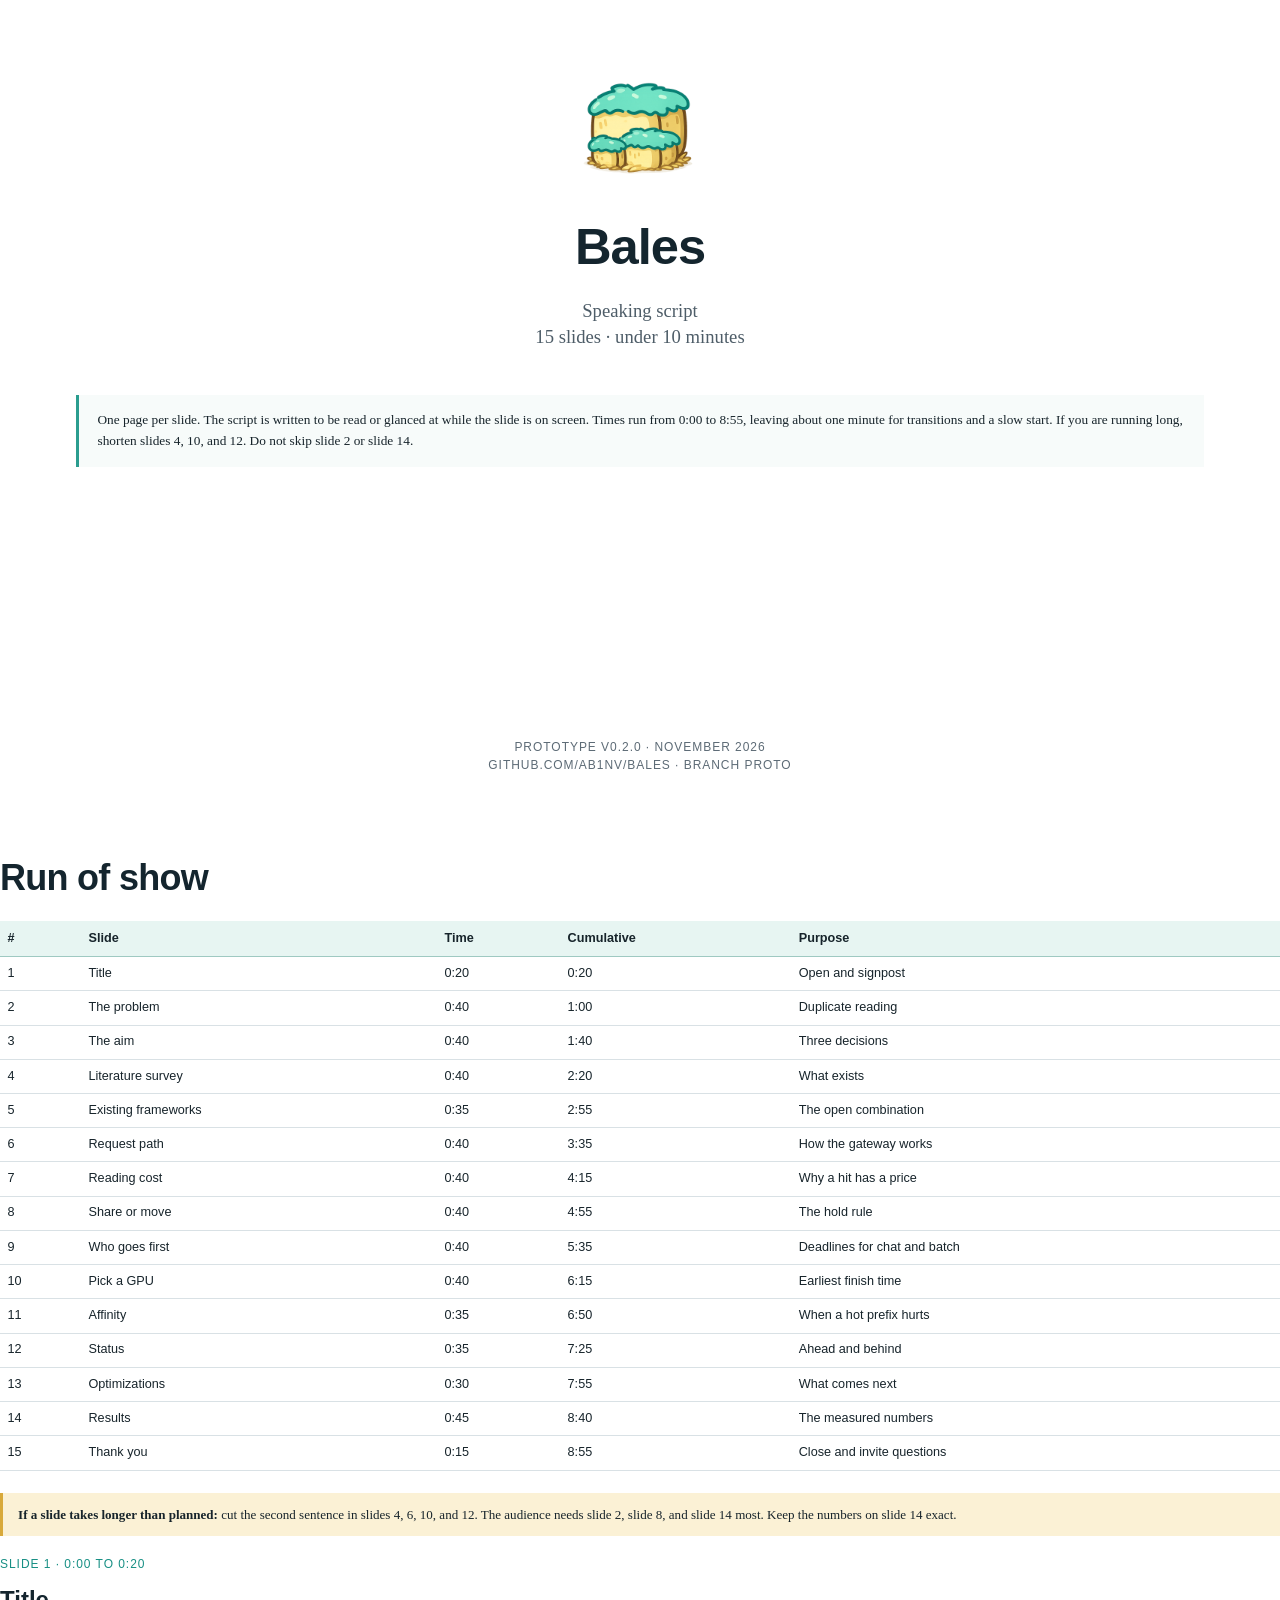
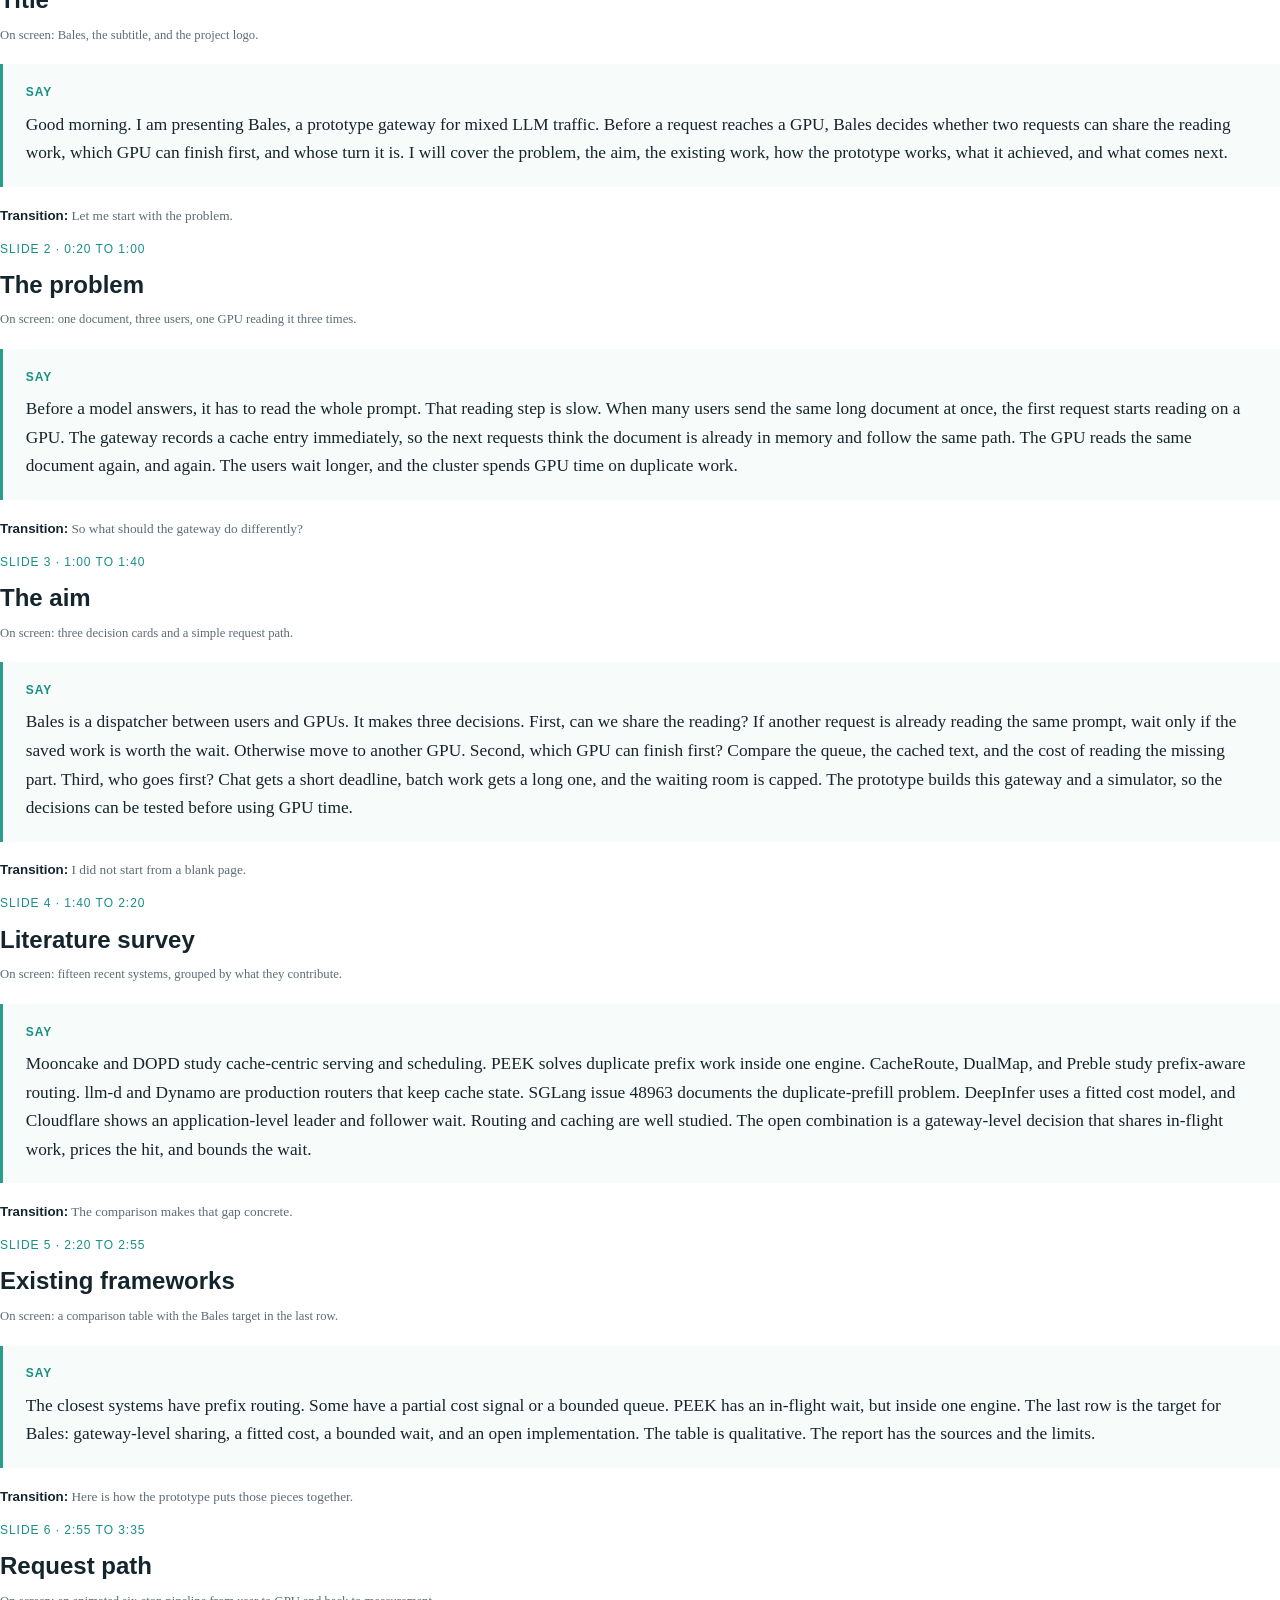
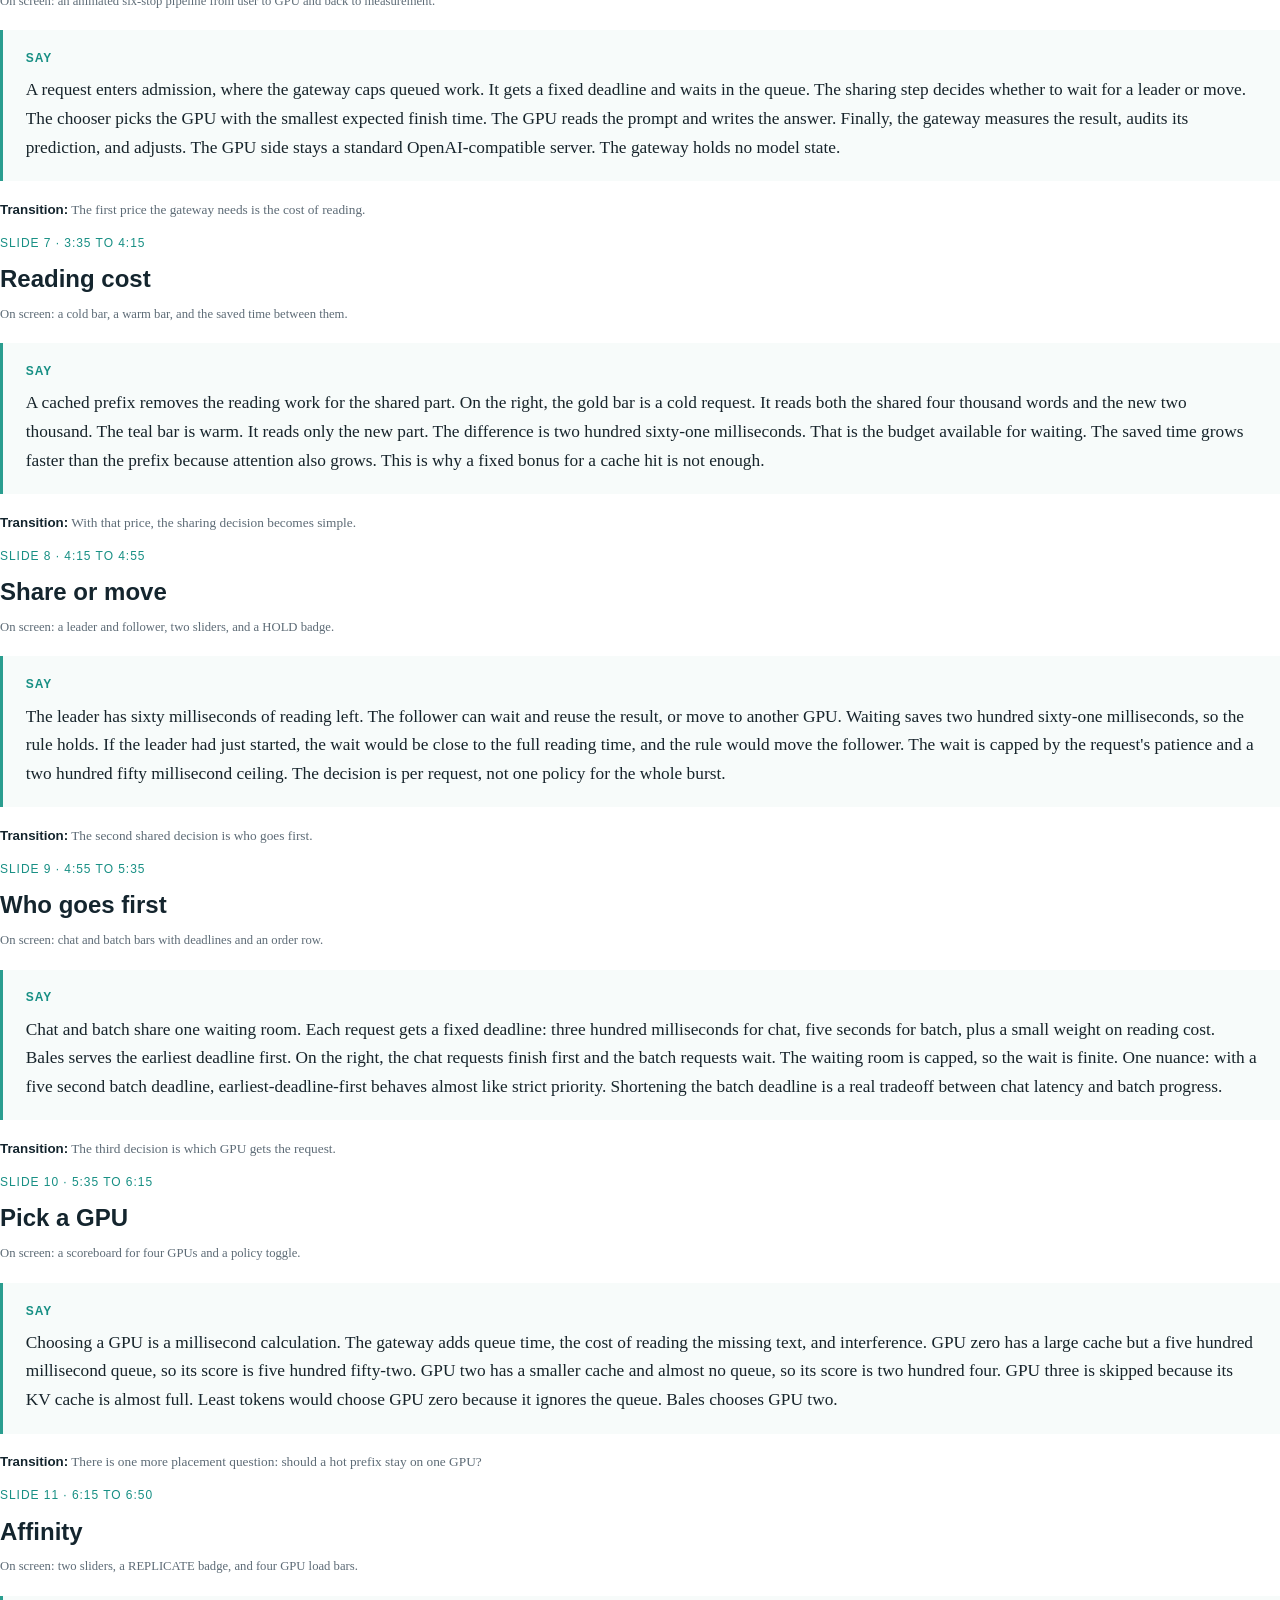
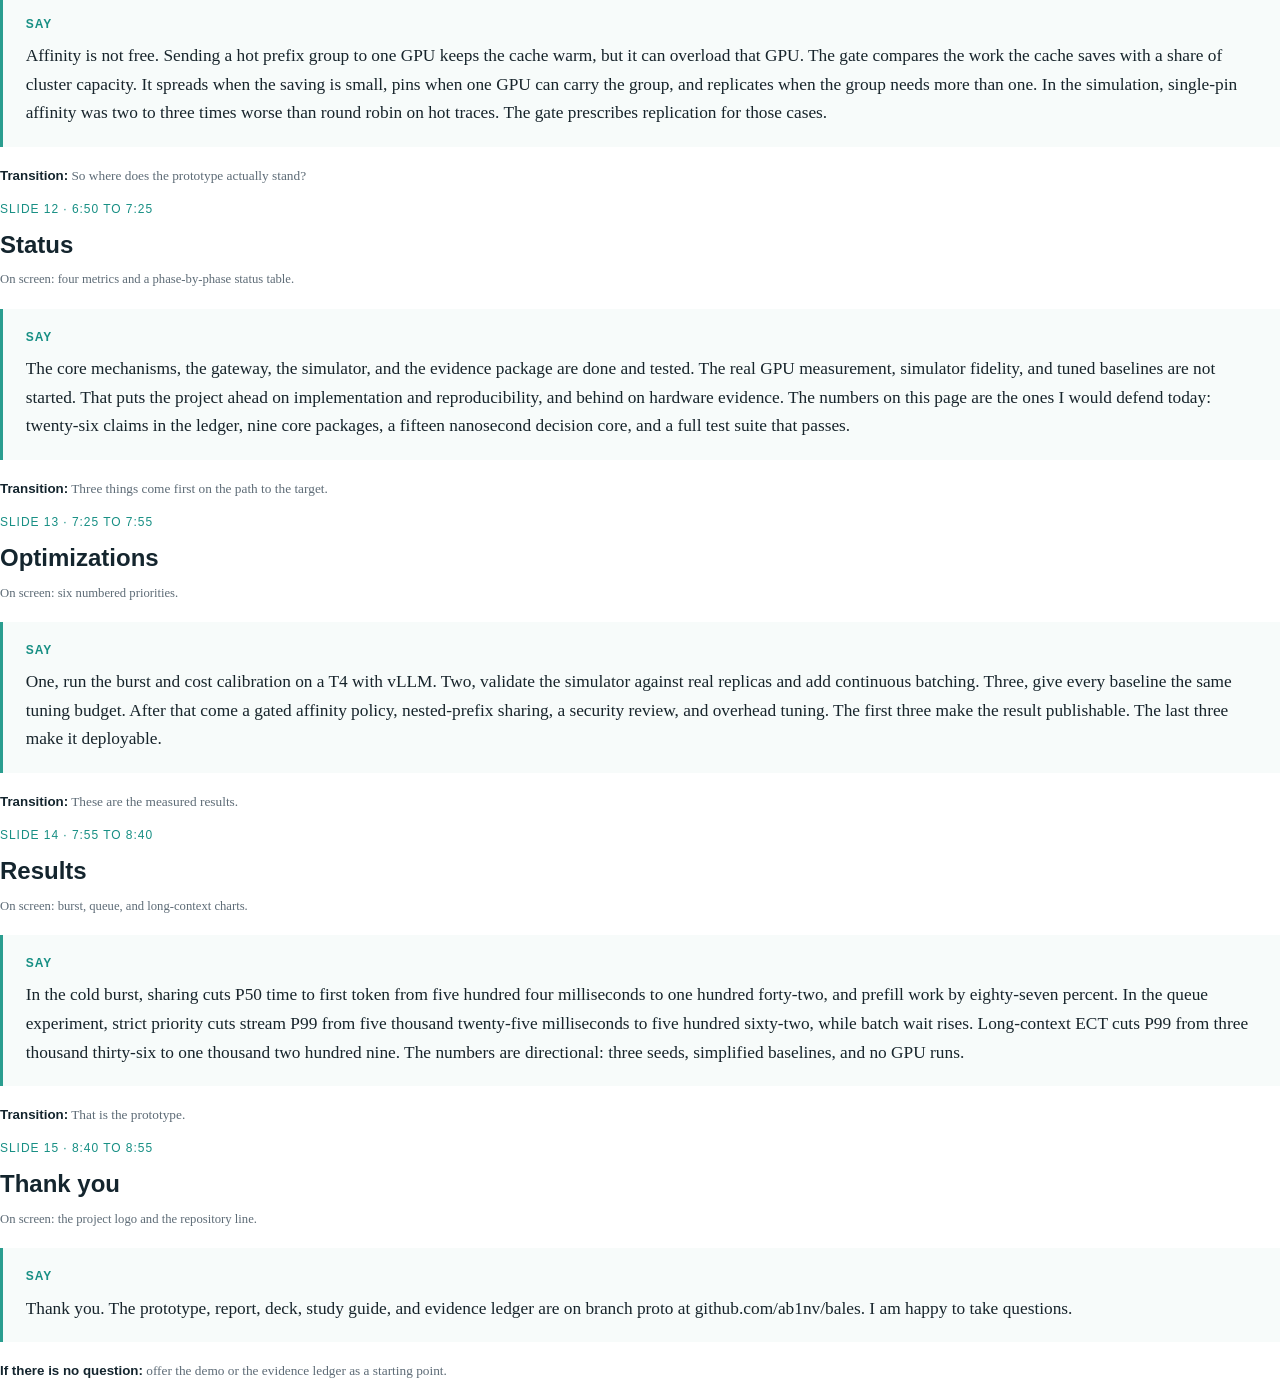
==== archive/speak.html @ 17b13b32 "docs(speak): add timed speaking script" ====
<!doctype html>
<html lang="en">
<head>
<meta charset="utf-8">
<title>Bales Speaking Script</title>
<style>
  @page { size: A4; margin: 19mm 18mm 18mm 18mm; }
  html { -webkit-print-color-adjust: exact; print-color-adjust: exact; }
  body { margin: 0; color: #17242B; background: #fff; font-family: "Source Serif 4", Georgia, "Times New Roman", serif; font-size: 11.5pt; line-height: 1.55; }
  h1, h2, h3 { font-family: Inter, Helvetica, Arial, sans-serif; color: #14252E; }
  h1 { font-size: 27pt; margin: 0 0 3mm; letter-spacing: -0.02em; }
  h2 { font-size: 18pt; margin: 0 0 2mm; }
  .cover { page-break-after: always; height: 225mm; position: relative; text-align: center; }
  .cover img { width: 32mm; margin: 20mm 0 6mm; }
  .cover h1 { font-size: 38pt; margin: 0; }
  .cover .sub { font-size: 14pt; color: #4E5D68; margin: 3mm 22mm; line-height: 1.4; }
  .cover .note { border-left: 3px solid #2A9D8F; background: #F7FBFA; text-align: left; padding: 4mm 5mm; margin: 12mm 20mm 0; font-size: 10pt; }
  .cover .meta { position: absolute; bottom: 18mm; left: 0; right: 0; font-family: Inter, Helvetica, Arial, sans-serif; font-size: 9pt; color: #5D6B76; }
  .section { page-break-before: always; }
  .timing { width: 100%; border-collapse: collapse; font-family: Inter, Helvetica, Arial, sans-serif; font-size: 9.5pt; margin: 4mm 0 6mm; }
  .timing th { text-align: left; background: #E7F5F2; padding: 2mm; border-bottom: 1px solid #9FC9C2; }
  .timing td { padding: 1.8mm 2mm; border-bottom: 0.6px solid #D9E1E5; }
  .speak { page-break-after: always; }
  .speak:last-child { page-break-after: auto; }
  .meta { font-family: Inter, Helvetica, Arial, sans-serif; font-size: 9pt; letter-spacing: 0.08em; text-transform: uppercase; color: #178F84; margin-bottom: 2mm; }
  .onscreen { font-size: 9.5pt; color: #5D6B76; margin: 0 0 5mm; }
  .say { background: #F7FBFA; border-left: 3px solid #2A9D8F; padding: 5mm 6mm; font-size: 13pt; line-height: 1.65; margin: 0 0 5mm; }
  .say b { display: block; font-family: Inter, Helvetica, Arial, sans-serif; font-size: 9pt; letter-spacing: 0.08em; text-transform: uppercase; color: #178F84; margin-bottom: 2mm; }
  .transition { font-size: 10pt; color: #5D6B76; }
  .transition b { font-family: Inter, Helvetica, Arial, sans-serif; color: #14252E; }
  .tip { background: #FBF1D5; border-left: 3px solid #D8A93A; padding: 3mm 4mm; font-size: 9.8pt; margin: 5mm 0; }
  code { font-family: "SFMono-Regular", Menlo, monospace; font-size: 0.9em; }
</style>
</head>
<body>

<div class="cover">
  <img src="../assets/logo.png" alt="Bales logo">
  <h1>Bales</h1>
  <div class="sub">Speaking script<br>15 slides · under 10 minutes</div>
  <div class="note">
    One page per slide. The script is written to be read or glanced at while the slide is on screen.
    Times run from 0:00 to 8:55, leaving about one minute for transitions and a slow start.
    If you are running long, shorten slides 4, 10, and 12. Do not skip slide 2 or slide 14.
  </div>
  <div class="meta">Prototype v0.2.0 · November 2026<br>github.com/ab1nv/bales · branch proto</div>
</div>

<div class="section">
<h1>Run of show</h1>
<table class="timing">
<tr><th>#</th><th>Slide</th><th>Time</th><th>Cumulative</th><th>Purpose</th></tr>
<tr><td>1</td><td>Title</td><td>0:20</td><td>0:20</td><td>Open and signpost</td></tr>
<tr><td>2</td><td>The problem</td><td>0:40</td><td>1:00</td><td>Duplicate reading</td></tr>
<tr><td>3</td><td>The aim</td><td>0:40</td><td>1:40</td><td>Three decisions</td></tr>
<tr><td>4</td><td>Literature survey</td><td>0:40</td><td>2:20</td><td>What exists</td></tr>
<tr><td>5</td><td>Existing frameworks</td><td>0:35</td><td>2:55</td><td>The open combination</td></tr>
<tr><td>6</td><td>Request path</td><td>0:40</td><td>3:35</td><td>How the gateway works</td></tr>
<tr><td>7</td><td>Reading cost</td><td>0:40</td><td>4:15</td><td>Why a hit has a price</td></tr>
<tr><td>8</td><td>Share or move</td><td>0:40</td><td>4:55</td><td>The hold rule</td></tr>
<tr><td>9</td><td>Who goes first</td><td>0:40</td><td>5:35</td><td>Deadlines for chat and batch</td></tr>
<tr><td>10</td><td>Pick a GPU</td><td>0:40</td><td>6:15</td><td>Earliest finish time</td></tr>
<tr><td>11</td><td>Affinity</td><td>0:35</td><td>6:50</td><td>When a hot prefix hurts</td></tr>
<tr><td>12</td><td>Status</td><td>0:35</td><td>7:25</td><td>Ahead and behind</td></tr>
<tr><td>13</td><td>Optimizations</td><td>0:30</td><td>7:55</td><td>What comes next</td></tr>
<tr><td>14</td><td>Results</td><td>0:45</td><td>8:40</td><td>The measured numbers</td></tr>
<tr><td>15</td><td>Thank you</td><td>0:15</td><td>8:55</td><td>Close and invite questions</td></tr>
</table>
<div class="tip"><b>If a slide takes longer than planned:</b> cut the second sentence in slides 4, 6, 10, and 12. The audience needs slide 2, slide 8, and slide 14 most. Keep the numbers on slide 14 exact.</div>
</div>

<div class="section speak">
<div class="meta">Slide 1 · 0:00 to 0:20</div>
<h2>Title</h2>
<p class="onscreen">On screen: Bales, the subtitle, and the project logo.</p>
<div class="say"><b>Say</b>Good morning. I am presenting Bales, a prototype gateway for mixed LLM traffic. Before a request reaches a GPU, Bales decides whether two requests can share the reading work, which GPU can finish first, and whose turn it is. I will cover the problem, the aim, the existing work, how the prototype works, what it achieved, and what comes next.</div>
<p class="transition"><b>Transition:</b> Let me start with the problem.</p>
</div>

<div class="section speak">
<div class="meta">Slide 2 · 0:20 to 1:00</div>
<h2>The problem</h2>
<p class="onscreen">On screen: one document, three users, one GPU reading it three times.</p>
<div class="say"><b>Say</b>Before a model answers, it has to read the whole prompt. That reading step is slow. When many users send the same long document at once, the first request starts reading on a GPU. The gateway records a cache entry immediately, so the next requests think the document is already in memory and follow the same path. The GPU reads the same document again, and again. The users wait longer, and the cluster spends GPU time on duplicate work.</div>
<p class="transition"><b>Transition:</b> So what should the gateway do differently?</p>
</div>

<div class="section speak">
<div class="meta">Slide 3 · 1:00 to 1:40</div>
<h2>The aim</h2>
<p class="onscreen">On screen: three decision cards and a simple request path.</p>
<div class="say"><b>Say</b>Bales is a dispatcher between users and GPUs. It makes three decisions. First, can we share the reading? If another request is already reading the same prompt, wait only if the saved work is worth the wait. Otherwise move to another GPU. Second, which GPU can finish first? Compare the queue, the cached text, and the cost of reading the missing part. Third, who goes first? Chat gets a short deadline, batch work gets a long one, and the waiting room is capped. The prototype builds this gateway and a simulator, so the decisions can be tested before using GPU time.</div>
<p class="transition"><b>Transition:</b> I did not start from a blank page.</p>
</div>

<div class="section speak">
<div class="meta">Slide 4 · 1:40 to 2:20</div>
<h2>Literature survey</h2>
<p class="onscreen">On screen: fifteen recent systems, grouped by what they contribute.</p>
<div class="say"><b>Say</b>Mooncake and DOPD study cache-centric serving and scheduling. PEEK solves duplicate prefix work inside one engine. CacheRoute, DualMap, and Preble study prefix-aware routing. llm-d and Dynamo are production routers that keep cache state. SGLang issue 48963 documents the duplicate-prefill problem. DeepInfer uses a fitted cost model, and Cloudflare shows an application-level leader and follower wait. Routing and caching are well studied. The open combination is a gateway-level decision that shares in-flight work, prices the hit, and bounds the wait.</div>
<p class="transition"><b>Transition:</b> The comparison makes that gap concrete.</p>
</div>

<div class="section speak">
<div class="meta">Slide 5 · 2:20 to 2:55</div>
<h2>Existing frameworks</h2>
<p class="onscreen">On screen: a comparison table with the Bales target in the last row.</p>
<div class="say"><b>Say</b>The closest systems have prefix routing. Some have a partial cost signal or a bounded queue. PEEK has an in-flight wait, but inside one engine. The last row is the target for Bales: gateway-level sharing, a fitted cost, a bounded wait, and an open implementation. The table is qualitative. The report has the sources and the limits.</div>
<p class="transition"><b>Transition:</b> Here is how the prototype puts those pieces together.</p>
</div>

<div class="section speak">
<div class="meta">Slide 6 · 2:55 to 3:35</div>
<h2>Request path</h2>
<p class="onscreen">On screen: an animated six-stop pipeline from user to GPU and back to measurement.</p>
<div class="say"><b>Say</b>A request enters admission, where the gateway caps queued work. It gets a fixed deadline and waits in the queue. The sharing step decides whether to wait for a leader or move. The chooser picks the GPU with the smallest expected finish time. The GPU reads the prompt and writes the answer. Finally, the gateway measures the result, audits its prediction, and adjusts. The GPU side stays a standard OpenAI-compatible server. The gateway holds no model state.</div>
<p class="transition"><b>Transition:</b> The first price the gateway needs is the cost of reading.</p>
</div>

<div class="section speak">
<div class="meta">Slide 7 · 3:35 to 4:15</div>
<h2>Reading cost</h2>
<p class="onscreen">On screen: a cold bar, a warm bar, and the saved time between them.</p>
<div class="say"><b>Say</b>A cached prefix removes the reading work for the shared part. On the right, the gold bar is a cold request. It reads both the shared four thousand words and the new two thousand. The teal bar is warm. It reads only the new part. The difference is two hundred sixty-one milliseconds. That is the budget available for waiting. The saved time grows faster than the prefix because attention also grows. This is why a fixed bonus for a cache hit is not enough.</div>
<p class="transition"><b>Transition:</b> With that price, the sharing decision becomes simple.</p>
</div>

<div class="section speak">
<div class="meta">Slide 8 · 4:15 to 4:55</div>
<h2>Share or move</h2>
<p class="onscreen">On screen: a leader and follower, two sliders, and a HOLD badge.</p>
<div class="say"><b>Say</b>The leader has sixty milliseconds of reading left. The follower can wait and reuse the result, or move to another GPU. Waiting saves two hundred sixty-one milliseconds, so the rule holds. If the leader had just started, the wait would be close to the full reading time, and the rule would move the follower. The wait is capped by the request's patience and a two hundred fifty millisecond ceiling. The decision is per request, not one policy for the whole burst.</div>
<p class="transition"><b>Transition:</b> The second shared decision is who goes first.</p>
</div>

<div class="section speak">
<div class="meta">Slide 9 · 4:55 to 5:35</div>
<h2>Who goes first</h2>
<p class="onscreen">On screen: chat and batch bars with deadlines and an order row.</p>
<div class="say"><b>Say</b>Chat and batch share one waiting room. Each request gets a fixed deadline: three hundred milliseconds for chat, five seconds for batch, plus a small weight on reading cost. Bales serves the earliest deadline first. On the right, the chat requests finish first and the batch requests wait. The waiting room is capped, so the wait is finite. One nuance: with a five second batch deadline, earliest-deadline-first behaves almost like strict priority. Shortening the batch deadline is a real tradeoff between chat latency and batch progress.</div>
<p class="transition"><b>Transition:</b> The third decision is which GPU gets the request.</p>
</div>

<div class="section speak">
<div class="meta">Slide 10 · 5:35 to 6:15</div>
<h2>Pick a GPU</h2>
<p class="onscreen">On screen: a scoreboard for four GPUs and a policy toggle.</p>
<div class="say"><b>Say</b>Choosing a GPU is a millisecond calculation. The gateway adds queue time, the cost of reading the missing text, and interference. GPU zero has a large cache but a five hundred millisecond queue, so its score is five hundred fifty-two. GPU two has a smaller cache and almost no queue, so its score is two hundred four. GPU three is skipped because its KV cache is almost full. Least tokens would choose GPU zero because it ignores the queue. Bales chooses GPU two.</div>
<p class="transition"><b>Transition:</b> There is one more placement question: should a hot prefix stay on one GPU?</p>
</div>

<div class="section speak">
<div class="meta">Slide 11 · 6:15 to 6:50</div>
<h2>Affinity</h2>
<p class="onscreen">On screen: two sliders, a REPLICATE badge, and four GPU load bars.</p>
<div class="say"><b>Say</b>Affinity is not free. Sending a hot prefix group to one GPU keeps the cache warm, but it can overload that GPU. The gate compares the work the cache saves with a share of cluster capacity. It spreads when the saving is small, pins when one GPU can carry the group, and replicates when the group needs more than one. In the simulation, single-pin affinity was two to three times worse than round robin on hot traces. The gate prescribes replication for those cases.</div>
<p class="transition"><b>Transition:</b> So where does the prototype actually stand?</p>
</div>

<div class="section speak">
<div class="meta">Slide 12 · 6:50 to 7:25</div>
<h2>Status</h2>
<p class="onscreen">On screen: four metrics and a phase-by-phase status table.</p>
<div class="say"><b>Say</b>The core mechanisms, the gateway, the simulator, and the evidence package are done and tested. The real GPU measurement, simulator fidelity, and tuned baselines are not started. That puts the project ahead on implementation and reproducibility, and behind on hardware evidence. The numbers on this page are the ones I would defend today: twenty-six claims in the ledger, nine core packages, a fifteen nanosecond decision core, and a full test suite that passes.</div>
<p class="transition"><b>Transition:</b> Three things come first on the path to the target.</p>
</div>

<div class="section speak">
<div class="meta">Slide 13 · 7:25 to 7:55</div>
<h2>Optimizations</h2>
<p class="onscreen">On screen: six numbered priorities.</p>
<div class="say"><b>Say</b>One, run the burst and cost calibration on a T4 with vLLM. Two, validate the simulator against real replicas and add continuous batching. Three, give every baseline the same tuning budget. After that come a gated affinity policy, nested-prefix sharing, a security review, and overhead tuning. The first three make the result publishable. The last three make it deployable.</div>
<p class="transition"><b>Transition:</b> These are the measured results.</p>
</div>

<div class="section speak">
<div class="meta">Slide 14 · 7:55 to 8:40</div>
<h2>Results</h2>
<p class="onscreen">On screen: burst, queue, and long-context charts.</p>
<div class="say"><b>Say</b>In the cold burst, sharing cuts P50 time to first token from five hundred four milliseconds to one hundred forty-two, and prefill work by eighty-seven percent. In the queue experiment, strict priority cuts stream P99 from five thousand twenty-five milliseconds to five hundred sixty-two, while batch wait rises. Long-context ECT cuts P99 from three thousand thirty-six to one thousand two hundred nine. The numbers are directional: three seeds, simplified baselines, and no GPU runs.</div>
<p class="transition"><b>Transition:</b> That is the prototype.</p>
</div>

<div class="section speak">
<div class="meta">Slide 15 · 8:40 to 8:55</div>
<h2>Thank you</h2>
<p class="onscreen">On screen: the project logo and the repository line.</p>
<div class="say"><b>Say</b>Thank you. The prototype, report, deck, study guide, and evidence ledger are on branch proto at github.com/ab1nv/bales. I am happy to take questions.</div>
<p class="transition"><b>If there is no question:</b> offer the demo or the evidence ledger as a starting point.</p>
</div>

</body>
</html>
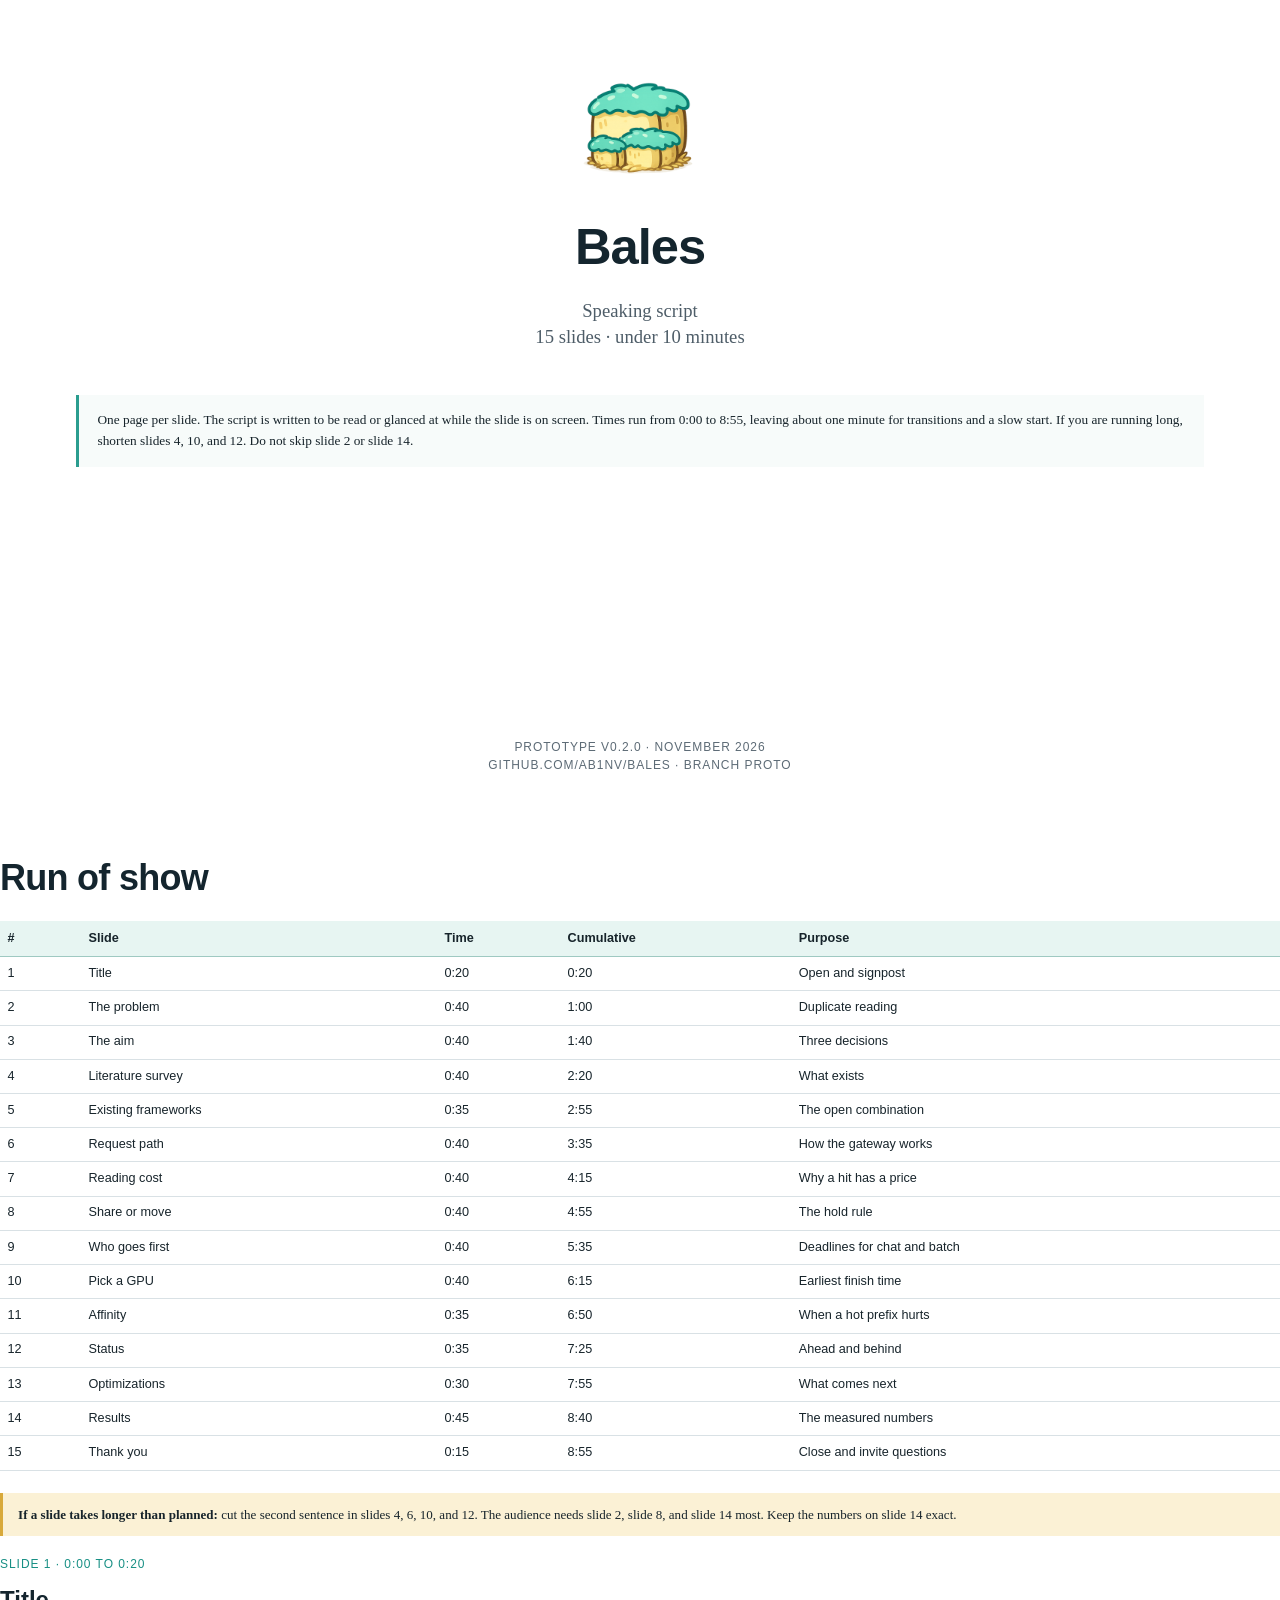
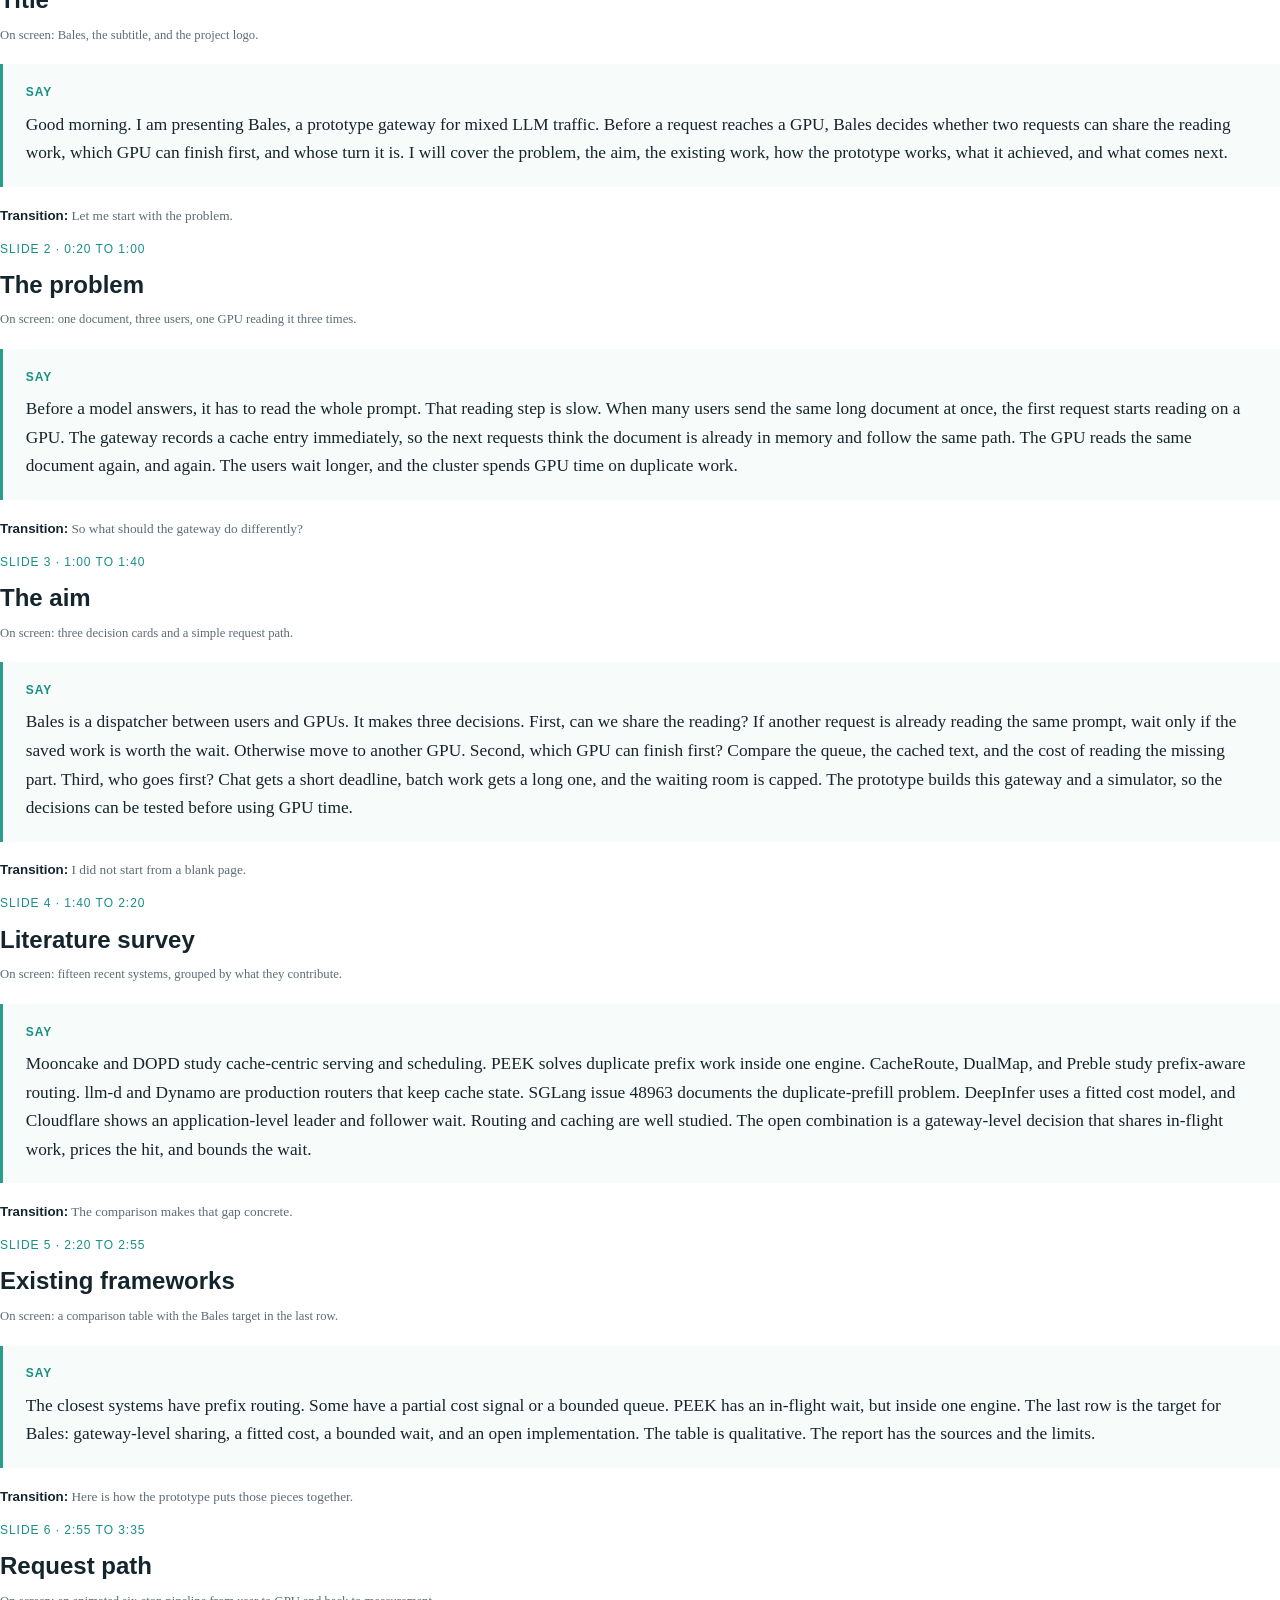
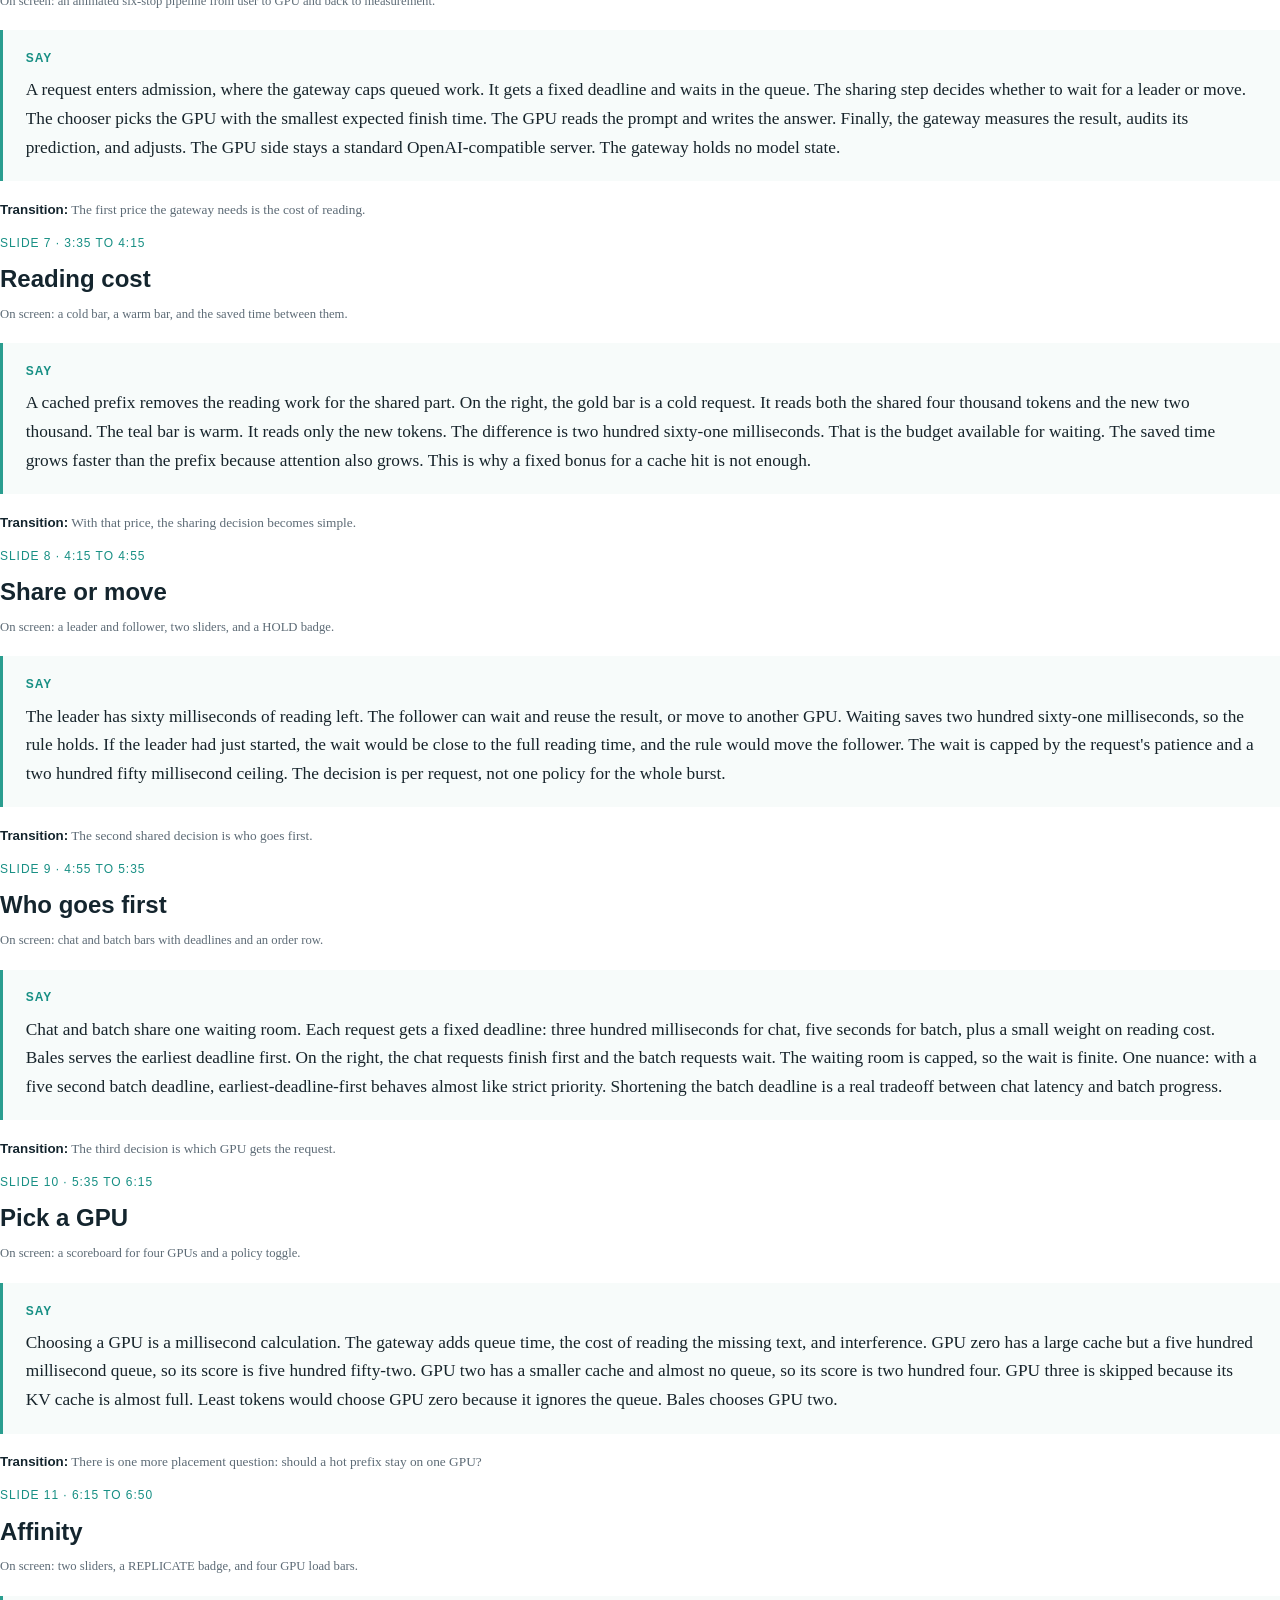
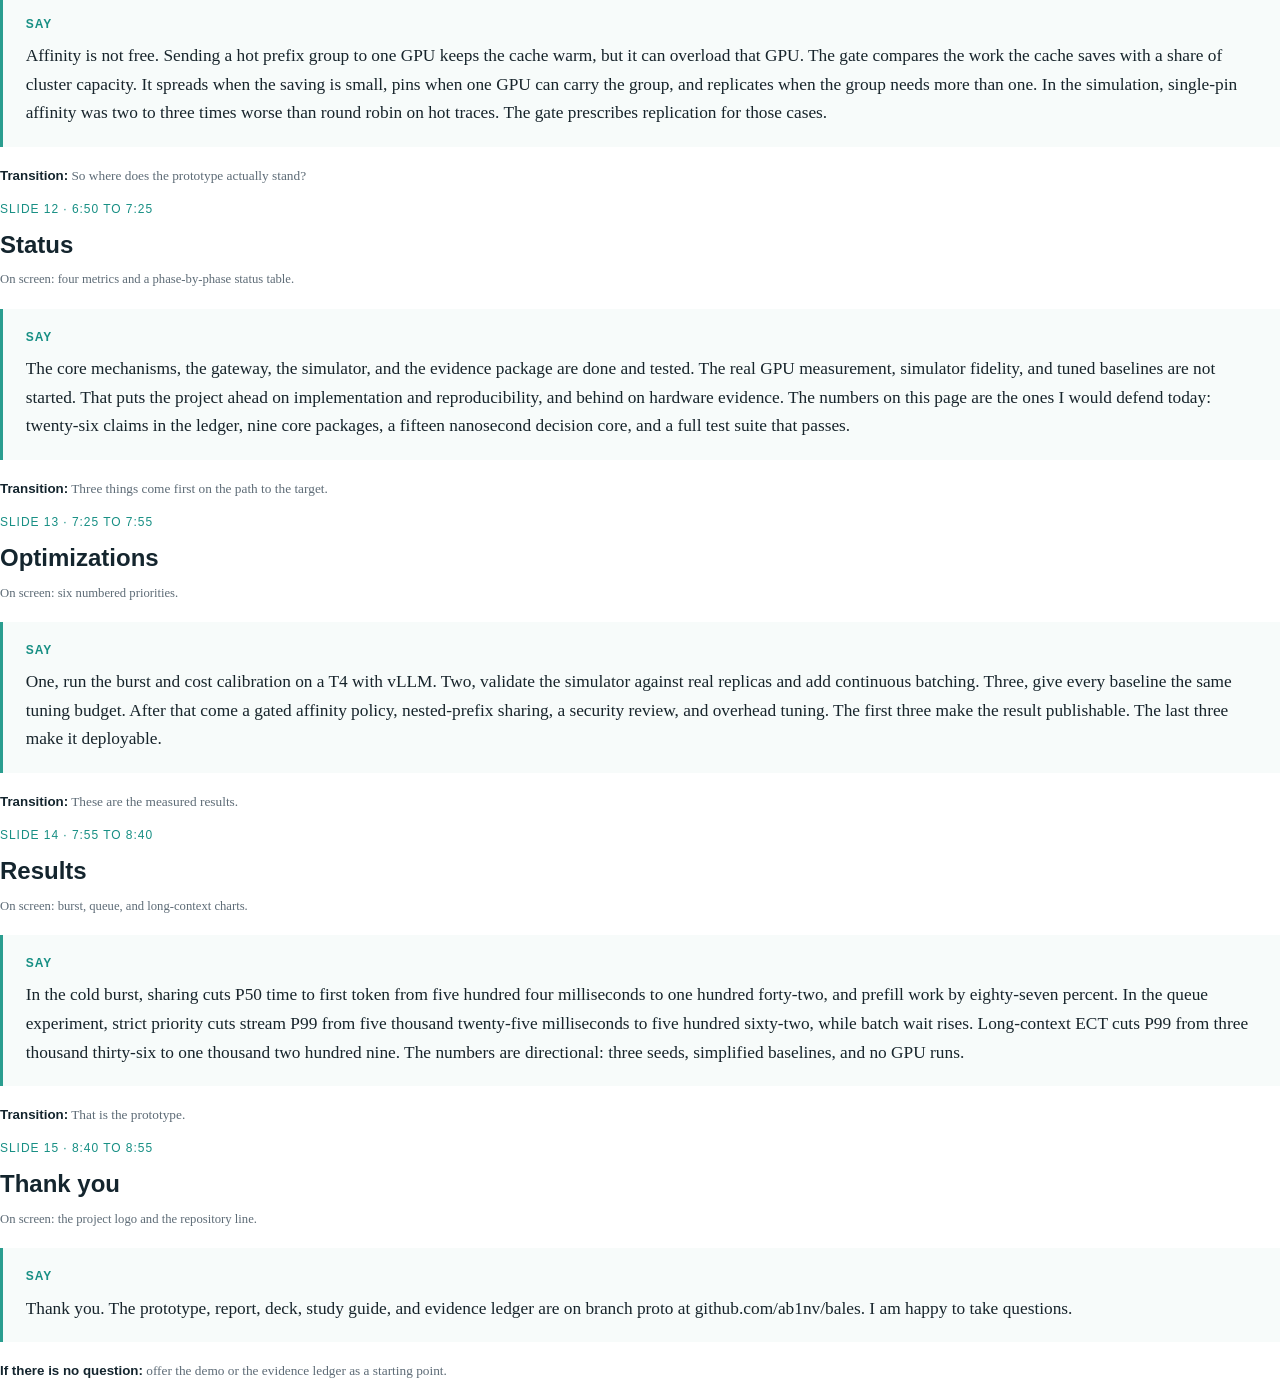
==== commit 559c92b0: "fix(presentation): use token terminology on cost slides" ====
--- a/archive/speak.html
+++ b/archive/speak.html
@@ -121,7 +121,7 @@
 <div class="meta">Slide 7 · 3:35 to 4:15</div>
 <h2>Reading cost</h2>
 <p class="onscreen">On screen: a cold bar, a warm bar, and the saved time between them.</p>
-<div class="say"><b>Say</b>A cached prefix removes the reading work for the shared part. On the right, the gold bar is a cold request. It reads both the shared four thousand words and the new two thousand. The teal bar is warm. It reads only the new part. The difference is two hundred sixty-one milliseconds. That is the budget available for waiting. The saved time grows faster than the prefix because attention also grows. This is why a fixed bonus for a cache hit is not enough.</div>
+<div class="say"><b>Say</b>A cached prefix removes the reading work for the shared part. On the right, the gold bar is a cold request. It reads both the shared four thousand tokens and the new two thousand. The teal bar is warm. It reads only the new tokens. The difference is two hundred sixty-one milliseconds. That is the budget available for waiting. The saved time grows faster than the prefix because attention also grows. This is why a fixed bonus for a cache hit is not enough.</div>
 <p class="transition"><b>Transition:</b> With that price, the sharing decision becomes simple.</p>
 </div>
 
